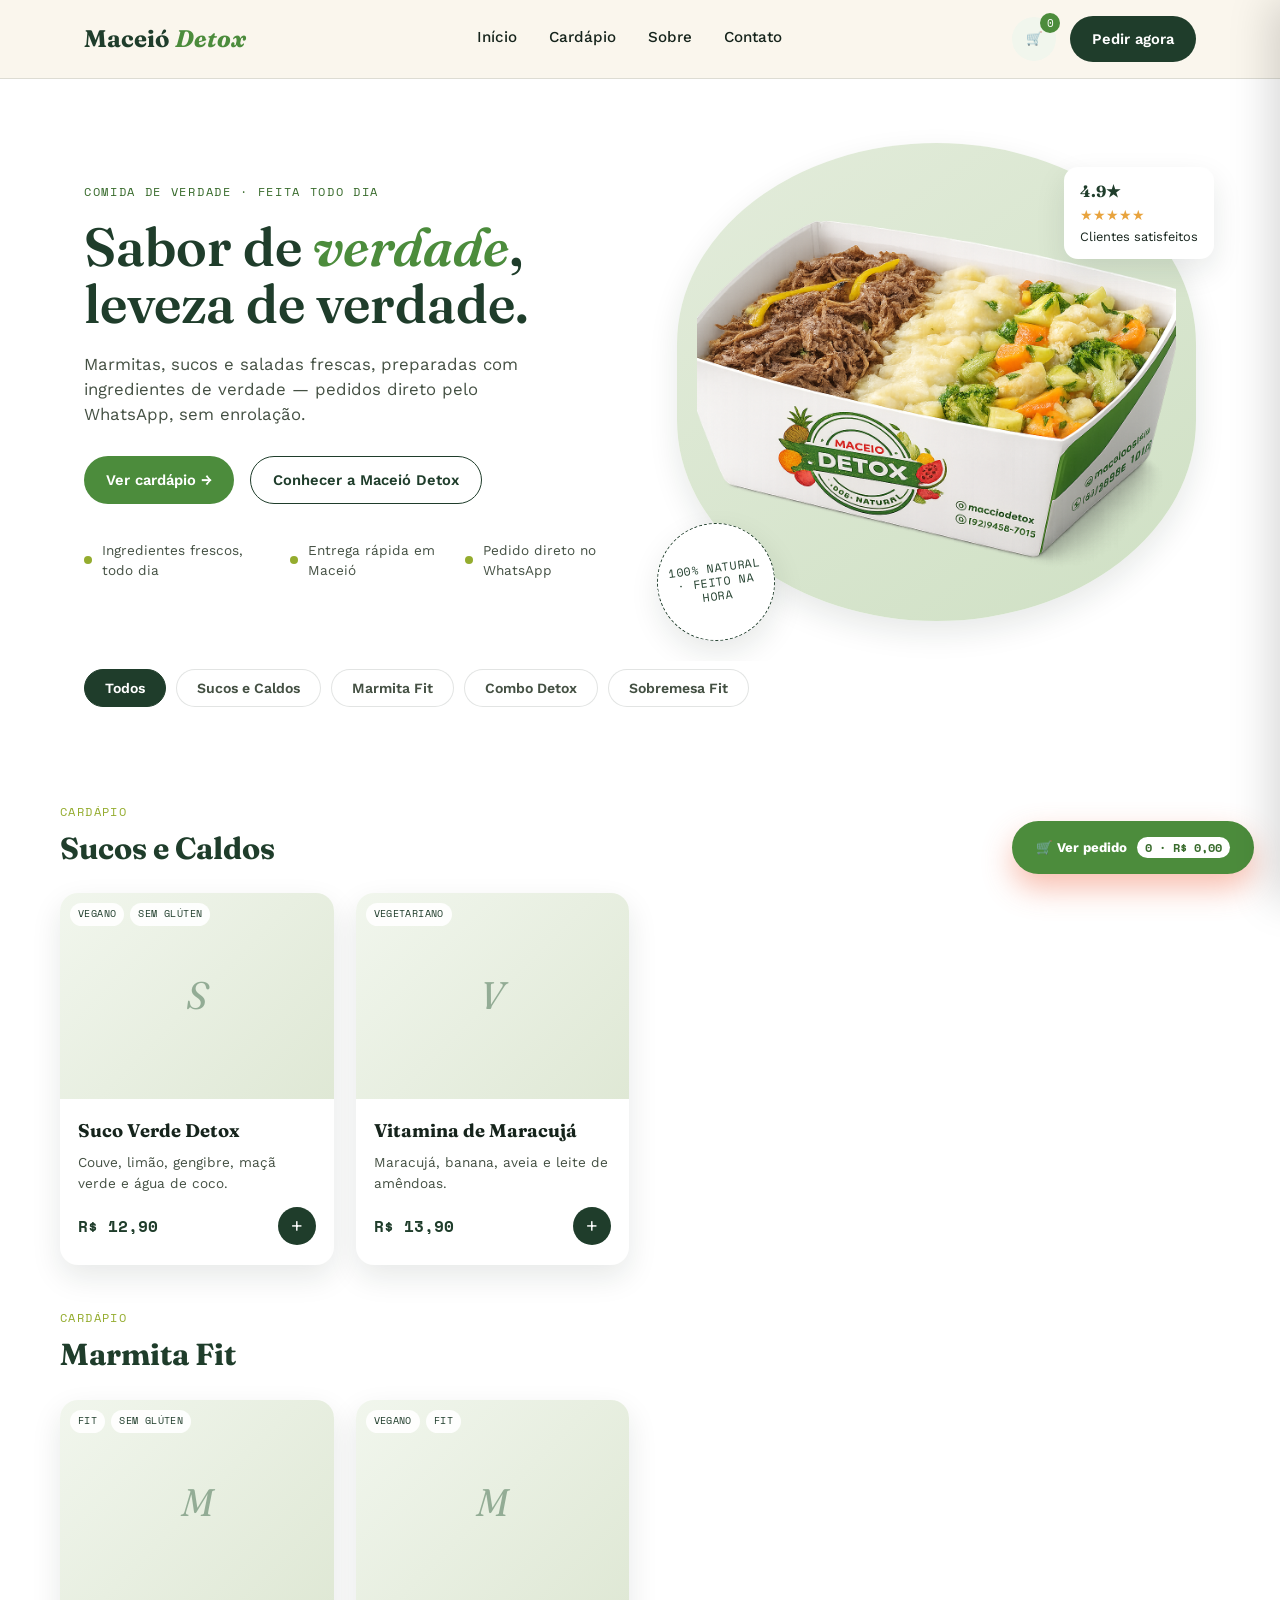
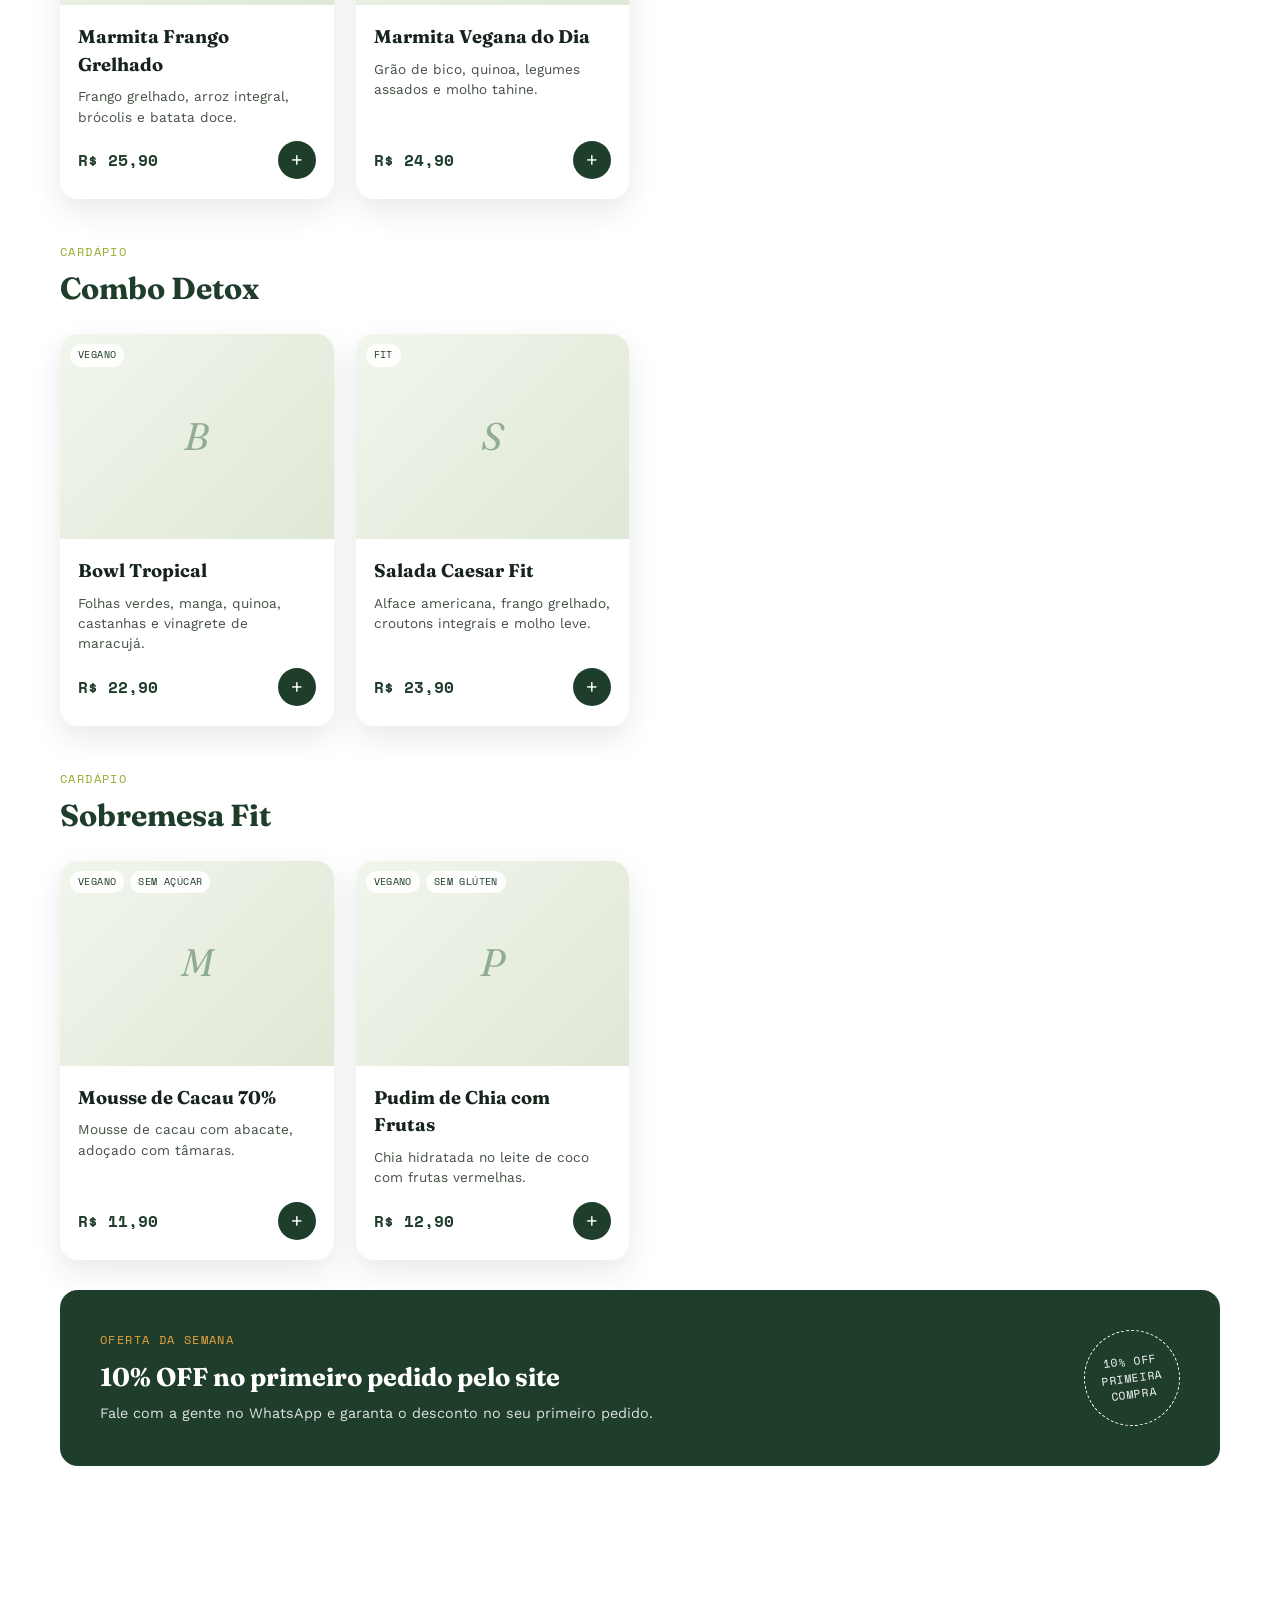
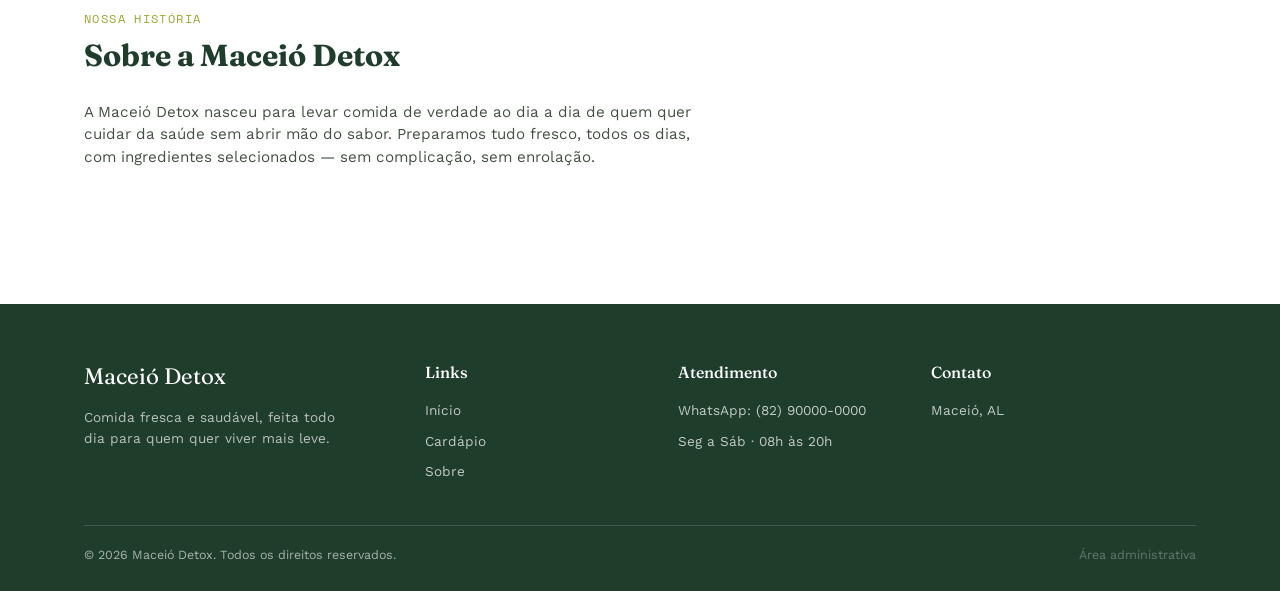
==== index.html @ 3d5e518a "Add files via upload" ====
<!DOCTYPE html>
<html lang="pt-BR">
<head>
<meta charset="UTF-8">
<meta name="viewport" content="width=device-width, initial-scale=1.0">
<title>Maceió Detox — Sabor de verdade, leveza de verdade</title>
<meta name="description" content="Cardápio digital Maceió Detox: sucos, marmitas fit, saladas e sobremesas. Peça pelo WhatsApp.">
<link rel="preconnect" href="https://fonts.googleapis.com">
<link href="https://fonts.googleapis.com/css2?family=Fraunces:ital,wght@0,500;0,600;0,700;1,500;1,600&family=Work+Sans:wght@400;500;600;700&family=Space+Mono:wght@400;700&display=swap" rel="stylesheet">
<link rel="stylesheet" href="css/style.css">
</head>
<body>

<header class="site-header">
  <div class="container">
    <a href="#top" class="logo">Maceió <span>Detox</span></a>
    <nav class="nav-links">
      <a href="#top">Início</a>
      <a href="#cardapio">Cardápio</a>
      <a href="#sobre">Sobre</a>
      <a href="#contato">Contato</a>
    </nav>
    <div class="header-actions">
      <button class="icon-btn" id="openCartBtn" aria-label="Abrir carrinho">
        🛒
        <span class="cart-count" id="cartCount">0</span>
      </button>
      <a href="#cardapio" class="btn btn-primary">Pedir agora</a>
      <button class="menu-toggle" id="menuToggle" aria-label="Abrir menu">☰</button>
    </div>
  </div>
</header>

<section class="hero" id="top">
  <div class="container">
    <div class="hero-text">
      <span class="hero-eyebrow">Comida de verdade · Feita todo dia</span>
      <h1>Sabor de <em>verdade</em>,<br>leveza de verdade.</h1>
      <p class="lead">Marmitas, sucos e saladas frescas, preparadas com ingredientes de verdade — pedidos direto pelo WhatsApp, sem enrolação.</p>
      <div class="hero-ctas">
        <a href="#cardapio" class="btn btn-accent">Ver cardápio →</a>
        <a href="#sobre" class="btn btn-outline">Conhecer a Maceió Detox</a>
      </div>
      <div class="hero-features">
        <div class="hero-feature"><span class="dot"></span>Ingredientes frescos, todo dia</div>
        <div class="hero-feature"><span class="dot"></span>Entrega rápida em Maceió</div>
        <div class="hero-feature"><span class="dot"></span>Pedido direto no WhatsApp</div>
      </div>
    </div>
    <div class="hero-visual">
      <div class="plate"><img src="images/foto-destaque-hero.png" alt="Marmita Maceió Detox"></div>
      <div class="stamp">100% natural · feito na hora</div>
      <div class="rating-card">
        <strong>4.9★</strong>
        <span class="stars">★★★★★</span>
        <span>Clientes satisfeitos</span>
      </div>
    </div>
  </div>
</section>

<nav class="category-nav" id="categoryNav">
  <div class="container" id="categoryPills"></div>
</nav>

<main class="menu-section container" id="cardapio">
  <div id="menuContent"></div>

  <div class="promo-banner">
    <div>
      <span class="eyebrow">Oferta da semana</span>
      <h3>10% OFF no primeiro pedido pelo site</h3>
      <p>Fale com a gente no WhatsApp e garanta o desconto no seu primeiro pedido.</p>
    </div>
    <div class="stamp promo-stamp">10% OFF primeira compra</div>
  </div>
</main>

<section id="sobre" class="container" style="padding-bottom:60px;">
  <div class="section-head">
    <div><span class="eyebrow">Nossa história</span><h2>Sobre a Maceió Detox</h2></div>
  </div>
  <p style="max-width:640px;color:var(--ink-soft);font-size:0.95rem;">
    A Maceió Detox nasceu para levar comida de verdade ao dia a dia de quem quer cuidar da saúde sem abrir mão do sabor.
    Preparamos tudo fresco, todos os dias, com ingredientes selecionados — sem complicação, sem enrolação.
  </p>
</section>

<footer class="site-footer" id="contato">
  <div class="container">
    <div class="footer-grid">
      <div>
        <div class="footer-logo">Maceió Detox</div>
        <p style="font-size:0.85rem;opacity:0.8;max-width:260px;">Comida fresca e saudável, feita todo dia para quem quer viver mais leve.</p>
      </div>
      <div>
        <h4>Links</h4>
        <ul>
          <li><a href="#top">Início</a></li>
          <li><a href="#cardapio">Cardápio</a></li>
          <li><a href="#sobre">Sobre</a></li>
        </ul>
      </div>
      <div>
        <h4>Atendimento</h4>
        <ul>
          <li id="footerWhatsapp">WhatsApp</li>
          <li id="footerHorario">Horário de funcionamento</li>
        </ul>
      </div>
      <div>
        <h4>Contato</h4>
        <ul>
          <li id="footerEndereco">Maceió, AL</li>
        </ul>
      </div>
    </div>
    <div class="footer-bottom">
      <span>© 2026 Maceió Detox. Todos os direitos reservados.</span>
      <a href="admin.html" class="admin-link">Área administrativa</a>
    </div>
  </div>
</footer>

<button class="floating-cart" id="floatingCartBtn">
  🛒 Ver pedido <span class="badge" id="floatingCartCount">0 · R$ 0,00</span>
</button>

<div class="overlay" id="overlay"></div>
<aside class="cart-drawer" id="cartDrawer">
  <div class="cart-header">
    <h3>Seu pedido</h3>
    <button class="close-btn" id="closeCartBtn">✕</button>
  </div>
  <div class="cart-items" id="cartItems"></div>
  <div class="cart-footer">
    <div class="cart-subtotal">
      <span>Total</span>
      <span id="cartTotal">R$ 0,00</span>
    </div>
    <form class="checkout-form" id="checkoutForm">
      <label>Nome completo
        <input type="text" id="custName" required placeholder="Seu nome">
      </label>
      <label>Endereço de entrega
        <textarea id="custAddress" rows="2" required placeholder="Rua, número, bairro"></textarea>
      </label>
      <label>Forma de pagamento
        <select id="custPayment" required>
          <option value="" disabled selected>Selecione</option>
          <option value="Pix">Pix</option>
          <option value="Dinheiro">Dinheiro</option>
          <option value="Cartão na entrega">Cartão na entrega</option>
        </select>
      </label>
      <div class="form-error" id="formError"></div>
    </form>
    <button class="btn whatsapp-btn" id="sendOrderBtn">Enviar pedido no WhatsApp</button>
  </div>
</aside>

<script src="data/menu.js"></script>
<script src="js/script.js"></script>
</body>
</html>
---- css/style.css ----
/* ===================================================================
   MACEIÓ DETOX — style.css
   Paleta: verde-folha profundo, areia clara, coral papaia, mostarda manga
   Tipografia: Fraunces (display) + Work Sans (corpo) + Space Mono (preços/tags)
=================================================================== */

:root {
  --bg: #FFFFFF;
  --bg-alt: #F1F6ED;
  --ink: #16241C;
  --ink-soft: #445043;
  --primary: #1F3D2B;
  --primary-light: #3F6B4A;
  --accent: #4C8C3C;
  --accent-dark: #386B2C;
  --mango: #E8A33D;
  --lime: #94AC2E;
  --white: #FFFFFF;
  --line: rgba(22, 36, 28, 0.12);
  --shadow: 0 12px 30px rgba(22, 36, 28, 0.10);
  --radius: 18px;
  --font-display: "Fraunces", Georgia, serif;
  --font-body: "Work Sans", Arial, sans-serif;
  --font-mono: "Space Mono", monospace;
}

* { box-sizing: border-box; }
html { scroll-behavior: smooth; }
body {
  margin: 0;
  background: var(--bg);
  color: var(--ink);
  font-family: var(--font-body);
  line-height: 1.5;
  -webkit-font-smoothing: antialiased;
}
img { max-width: 100%; display: block; }
a { color: inherit; text-decoration: none; }
button { font-family: inherit; cursor: pointer; }
ul { list-style: none; margin: 0; padding: 0; }
.container {
  width: 100%;
  max-width: 1160px;
  margin: 0 auto;
  padding: 0 24px;
}

/* ---------- stamp / signature element ---------- */
.stamp {
  display: inline-flex;
  align-items: center;
  justify-content: center;
  text-align: center;
  border: 1.5px dashed currentColor;
  border-radius: 50%;
  font-family: var(--font-mono);
  text-transform: uppercase;
  letter-spacing: 0.06em;
  transform: rotate(-7deg);
}

/* ---------- header ---------- */
.site-header {
  position: sticky;
  top: 0;
  z-index: 40;
  background: rgba(250, 246, 236, 0.92);
  backdrop-filter: blur(8px);
  border-bottom: 1px solid var(--line);
}
.site-header .container {
  display: flex;
  align-items: center;
  justify-content: space-between;
  height: 78px;
}
.logo {
  font-family: var(--font-display);
  font-weight: 700;
  font-size: 1.5rem;
  color: var(--primary);
  display: flex;
  align-items: baseline;
  gap: 6px;
}
.logo span { color: var(--accent); font-style: italic; }
.nav-links {
  display: flex;
  gap: 32px;
  font-size: 0.95rem;
  font-weight: 500;
}
.nav-links a {
  position: relative;
  padding-bottom: 4px;
}
.nav-links a::after {
  content: "";
  position: absolute;
  left: 0; bottom: 0;
  width: 0; height: 2px;
  background: var(--accent);
  transition: width 0.25s ease;
}
.nav-links a:hover::after { width: 100%; }
.header-actions { display: flex; align-items: center; gap: 14px; }
.btn {
  display: inline-flex;
  align-items: center;
  gap: 8px;
  padding: 12px 22px;
  border-radius: 999px;
  font-weight: 600;
  font-size: 0.92rem;
  border: none;
  transition: transform 0.2s ease, box-shadow 0.2s ease;
}
.btn:hover { transform: translateY(-2px); }
.btn-primary { background: var(--primary); color: var(--white); }
.btn-primary:hover { box-shadow: 0 10px 22px rgba(31, 61, 43, 0.35); }
.btn-accent { background: var(--accent); color: var(--white); }
.btn-accent:hover { box-shadow: 0 10px 22px rgba(239, 111, 78, 0.4); }
.btn-outline { background: transparent; border: 1.5px solid var(--primary); color: var(--primary); }
.icon-btn {
  position: relative;
  width: 44px; height: 44px;
  display: grid; place-items: center;
  border-radius: 50%;
  background: var(--bg-alt);
  border: none;
}
.cart-count {
  position: absolute;
  top: -4px; right: -4px;
  background: var(--accent);
  color: var(--white);
  font-family: var(--font-mono);
  font-size: 0.68rem;
  width: 20px; height: 20px;
  border-radius: 50%;
  display: grid; place-items: center;
}
.menu-toggle { display: none; }

/* ---------- hero ---------- */
.hero {
  padding: 64px 0 40px;
}
.hero .container {
  display: grid;
  grid-template-columns: 1.05fr 1fr;
  gap: 48px;
  align-items: center;
}
.hero-eyebrow {
  font-family: var(--font-mono);
  text-transform: uppercase;
  letter-spacing: 0.14em;
  font-size: 0.75rem;
  color: var(--accent-dark);
  margin-bottom: 18px;
  display: block;
}
.hero h1 {
  font-family: var(--font-display);
  font-weight: 600;
  font-size: clamp(2.6rem, 4.2vw, 3.6rem);
  line-height: 1.05;
  margin: 0 0 20px;
  color: var(--primary);
}
.hero h1 em {
  font-style: italic;
  color: var(--accent);
}
.hero p.lead {
  font-size: 1.05rem;
  color: var(--ink-soft);
  max-width: 460px;
  margin-bottom: 28px;
}
.hero-ctas { display: flex; gap: 16px; margin-bottom: 36px; flex-wrap: wrap; }
.hero-features {
  display: grid;
  grid-template-columns: repeat(3, auto);
  gap: 28px;
}
.hero-feature { display: flex; align-items: center; gap: 10px; font-size: 0.85rem; color: var(--ink-soft); }
.hero-feature .dot {
  width: 8px; height: 8px; border-radius: 50%;
  background: var(--lime); flex-shrink: 0;
}
.hero-visual { position: relative; }
.hero-visual .plate {
  border-radius: 50% / 42%;
  overflow: hidden;
  box-shadow: var(--shadow);
  aspect-ratio: 1 / 0.92;
  background: linear-gradient(145deg, #e3ecdb, #cfe0c4);
  display: grid; place-items: center;
  color: var(--primary-light);
  font-family: var(--font-display);
  font-style: italic;
  font-size: 1.2rem;
  text-align: center;
  padding: 20px;
}
.hero-visual .plate img {
  width: 100%;
  height: 100%;
  object-fit: cover;
}
.hero-visual .stamp {
  position: absolute;
  width: 118px; height: 118px;
  bottom: -20px; left: -20px;
  background: var(--bg);
  color: var(--primary);
  font-size: 0.72rem;
  padding: 10px;
  box-shadow: var(--shadow);
  line-height: 1.2;
}
.hero-visual .rating-card {
  position: absolute;
  top: 24px; right: -18px;
  background: var(--white);
  border-radius: 14px;
  box-shadow: var(--shadow);
  padding: 12px 16px;
  font-size: 0.8rem;
  display: flex;
  flex-direction: column;
  gap: 2px;
}
.rating-card strong { font-family: var(--font-display); font-size: 1rem; color: var(--primary); }
.stars { color: var(--mango); font-size: 0.85rem; }

/* ---------- category pills ---------- */
.category-nav {
  padding: 8px 0 28px;
  position: sticky;
  top: 78px;
  z-index: 30;
  background: var(--bg);
}
.category-nav .container {
  display: flex;
  gap: 10px;
  overflow-x: auto;
  padding-bottom: 4px;
}
.pill {
  flex-shrink: 0;
  padding: 10px 20px;
  border-radius: 999px;
  border: 1.5px solid var(--line);
  background: var(--white);
  font-size: 0.88rem;
  font-weight: 600;
  color: var(--ink-soft);
  transition: all 0.2s ease;
}
.pill.active,
.pill:hover {
  background: var(--primary);
  border-color: var(--primary);
  color: var(--white);
}

/* ---------- menu section ---------- */
.menu-section { padding: 20px 0 70px; }
.section-head {
  display: flex;
  align-items: flex-end;
  justify-content: space-between;
  margin: 44px 0 22px;
}
.section-head .eyebrow {
  font-family: var(--font-mono);
  font-size: 0.72rem;
  text-transform: uppercase;
  letter-spacing: 0.12em;
  color: var(--lime);
  display: block;
  margin-bottom: 6px;
}
.section-head h2 {
  font-family: var(--font-display);
  font-size: 1.9rem;
  margin: 0;
  color: var(--primary);
}
.dish-grid {
  display: grid;
  grid-template-columns: repeat(auto-fill, minmax(250px, 1fr));
  gap: 22px;
}
.dish-card {
  background: var(--white);
  border-radius: var(--radius);
  overflow: hidden;
  box-shadow: var(--shadow);
  display: flex;
  flex-direction: column;
  transition: transform 0.25s ease;
}
.dish-card:hover { transform: translateY(-4px); }
.dish-photo {
  aspect-ratio: 4 / 3;
  background: linear-gradient(135deg, var(--bg-alt), #dfe8d5);
  display: grid;
  place-items: center;
  position: relative;
  overflow: hidden;
}
.dish-photo img { width: 100%; height: 100%; object-fit: cover; }
.dish-photo .placeholder-initial {
  font-family: var(--font-display);
  font-style: italic;
  font-size: 2.4rem;
  color: var(--primary-light);
  opacity: 0.5;
}
.dish-tags {
  position: absolute;
  top: 10px; left: 10px;
  display: flex;
  gap: 6px;
  flex-wrap: wrap;
}
.dish-tag {
  background: rgba(255,255,255,0.92);
  color: var(--primary);
  font-family: var(--font-mono);
  font-size: 0.62rem;
  text-transform: uppercase;
  letter-spacing: 0.04em;
  padding: 4px 8px;
  border-radius: 999px;
}
.dish-body { padding: 18px 18px 20px; display: flex; flex-direction: column; gap: 8px; flex: 1; }
.dish-body h3 {
  font-family: var(--font-display);
  font-size: 1.15rem;
  margin: 0;
  color: var(--ink);
}
.dish-body p {
  font-size: 0.85rem;
  color: var(--ink-soft);
  margin: 0;
  flex: 1;
}
.dish-footer {
  display: flex;
  align-items: center;
  justify-content: space-between;
  margin-top: 6px;
}
.dish-price {
  font-family: var(--font-mono);
  font-weight: 700;
  color: var(--primary);
  font-size: 1rem;
}
.add-btn {
  width: 38px; height: 38px;
  border-radius: 50%;
  background: var(--primary);
  color: var(--white);
  border: none;
  font-size: 1.2rem;
  display: grid;
  place-items: center;
  transition: background 0.2s ease, transform 0.2s ease;
}
.add-btn:hover { background: var(--accent); transform: scale(1.08); }

/* ---------- promo banner ---------- */
.promo-banner {
  background: var(--primary);
  color: var(--white);
  border-radius: var(--radius);
  padding: 40px;
  display: flex;
  align-items: center;
  justify-content: space-between;
  gap: 24px;
  margin: 30px 0;
  flex-wrap: wrap;
}
.promo-banner .eyebrow {
  font-family: var(--font-mono);
  color: var(--mango);
  font-size: 0.72rem;
  text-transform: uppercase;
  letter-spacing: 0.12em;
  display: block;
  margin-bottom: 10px;
}
.promo-banner h3 {
  font-family: var(--font-display);
  font-size: 1.6rem;
  margin: 0 0 6px;
}
.promo-banner p { margin: 0; opacity: 0.85; font-size: 0.9rem; }
.promo-stamp {
  width: 96px; height: 96px;
  color: var(--white);
  font-size: 0.7rem;
  flex-shrink: 0;
}

/* ---------- footer ---------- */
.site-footer {
  background: var(--primary);
  color: rgba(255,255,255,0.85);
  padding: 56px 0 26px;
  margin-top: 60px;
}
.footer-grid {
  display: grid;
  grid-template-columns: 1.4fr 1fr 1fr 1.2fr;
  gap: 32px;
  padding-bottom: 34px;
  border-bottom: 1px solid rgba(255,255,255,0.15);
}
.footer-grid h4 {
  font-family: var(--font-display);
  font-weight: 500;
  color: var(--white);
  margin: 0 0 16px;
  font-size: 1rem;
}
.footer-grid li { font-size: 0.85rem; margin-bottom: 10px; opacity: 0.85; }
.footer-logo {
  font-family: var(--font-display);
  font-size: 1.4rem;
  color: var(--white);
  margin-bottom: 12px;
}
.footer-bottom {
  padding-top: 20px;
  display: flex;
  justify-content: space-between;
  font-size: 0.78rem;
  opacity: 0.7;
  flex-wrap: wrap;
  gap: 8px;
}
.admin-link { opacity: 0.5; }
.admin-link:hover { opacity: 1; }

/* ---------- floating cart button ---------- */
.floating-cart {
  position: fixed;
  bottom: 26px; right: 26px;
  z-index: 60;
  background: var(--accent);
  color: var(--white);
  border: none;
  border-radius: 999px;
  padding: 16px 24px;
  display: flex;
  align-items: center;
  gap: 10px;
  font-weight: 700;
  box-shadow: 0 14px 30px rgba(239, 111, 78, 0.45);
  transition: transform 0.2s ease;
}
.floating-cart:hover { transform: translateY(-3px); }
.floating-cart .badge {
  background: var(--white);
  color: var(--accent-dark);
  font-family: var(--font-mono);
  font-size: 0.75rem;
  padding: 2px 8px;
  border-radius: 999px;
}

/* ---------- cart drawer ---------- */
.overlay {
  position: fixed; inset: 0;
  background: rgba(22, 36, 28, 0.45);
  z-index: 70;
  opacity: 0;
  pointer-events: none;
  transition: opacity 0.25s ease;
}
.overlay.open { opacity: 1; pointer-events: auto; }
.cart-drawer {
  position: fixed;
  top: 0; right: 0;
  height: 100%;
  width: min(420px, 100%);
  background: var(--bg);
  z-index: 80;
  transform: translateX(100%);
  transition: transform 0.3s ease;
  display: flex;
  flex-direction: column;
  box-shadow: -10px 0 40px rgba(0,0,0,0.15);
}
.cart-drawer.open { transform: translateX(0); }
.cart-header {
  padding: 24px;
  display: flex;
  align-items: center;
  justify-content: space-between;
  border-bottom: 1px solid var(--line);
}
.cart-header h3 { font-family: var(--font-display); margin: 0; color: var(--primary); font-size: 1.3rem; }
.close-btn {
  background: none; border: none; font-size: 1.4rem; color: var(--ink-soft);
  width: 36px; height: 36px; border-radius: 50%;
}
.close-btn:hover { background: var(--bg-alt); }
.cart-items { flex: 1; overflow-y: auto; padding: 12px 24px; }
.cart-empty { text-align: center; color: var(--ink-soft); padding: 60px 20px; font-size: 0.9rem; }
.cart-item {
  display: flex;
  gap: 12px;
  padding: 14px 0;
  border-bottom: 1px solid var(--line);
}
.cart-item .thumb {
  width: 56px; height: 56px; border-radius: 12px;
  background: var(--bg-alt);
  display: grid; place-items: center;
  overflow: hidden;
  flex-shrink: 0;
  font-family: var(--font-display);
  font-style: italic;
  color: var(--primary-light);
}
.cart-item .thumb img { width: 100%; height: 100%; object-fit: cover; }
.cart-item-info { flex: 1; }
.cart-item-info h4 { margin: 0 0 4px; font-size: 0.92rem; }
.cart-item-info .price { font-family: var(--font-mono); font-size: 0.82rem; color: var(--primary); }
.qty-control {
  display: flex; align-items: center; gap: 10px; margin-top: 8px;
}
.qty-control button {
  width: 26px; height: 26px; border-radius: 50%;
  border: 1px solid var(--line); background: var(--white);
  font-size: 0.9rem;
}
.qty-control span { font-family: var(--font-mono); font-size: 0.85rem; min-width: 16px; text-align: center; }
.remove-item {
  background: none; border: none; color: var(--accent-dark);
  font-size: 0.75rem; text-decoration: underline; margin-top: 6px;
}
.cart-footer {
  padding: 20px 24px 26px;
  border-top: 1px solid var(--line);
}
.cart-subtotal {
  display: flex; justify-content: space-between;
  font-family: var(--font-mono);
  font-size: 1.05rem;
  font-weight: 700;
  color: var(--primary);
  margin-bottom: 16px;
}
.checkout-form { display: flex; flex-direction: column; gap: 12px; margin-bottom: 14px; }
.checkout-form label {
  font-size: 0.78rem;
  font-weight: 600;
  color: var(--ink-soft);
  display: flex;
  flex-direction: column;
  gap: 6px;
}
.checkout-form input,
.checkout-form select,
.checkout-form textarea {
  border: 1.5px solid var(--line);
  border-radius: 10px;
  padding: 11px 12px;
  font-family: inherit;
  font-size: 0.9rem;
  background: var(--white);
  color: var(--ink);
}
.checkout-form input:focus,
.checkout-form select:focus,
.checkout-form textarea:focus {
  outline: 2px solid var(--primary-light);
  outline-offset: 1px;
}
.form-error {
  font-size: 0.75rem;
  color: var(--accent-dark);
  min-height: 16px;
}
.whatsapp-btn {
  width: 100%;
  justify-content: center;
  background: #25D366;
  color: var(--white);
  font-size: 0.98rem;
  padding: 14px;
}
.whatsapp-btn:hover { box-shadow: 0 10px 24px rgba(37, 211, 102, 0.4); }

/* ---------- responsive ---------- */
@media (max-width: 900px) {
  .hero .container { grid-template-columns: 1fr; }
  .hero-visual { order: -1; max-width: 420px; margin: 0 auto; }
  .footer-grid { grid-template-columns: 1fr 1fr; }
}
@media (max-width: 720px) {
  .nav-links { display: none; }
  .menu-toggle {
    display: grid; place-items: center;
    width: 40px; height: 40px;
    background: var(--bg-alt); border: none; border-radius: 10px;
    font-size: 1.2rem;
  }
  .hero { padding: 40px 0 24px; }
  .hero-features { grid-template-columns: 1fr; gap: 12px; }
  .promo-banner { padding: 28px; }
  .footer-grid { grid-template-columns: 1fr; }
  .cart-drawer { width: 100%; }
}
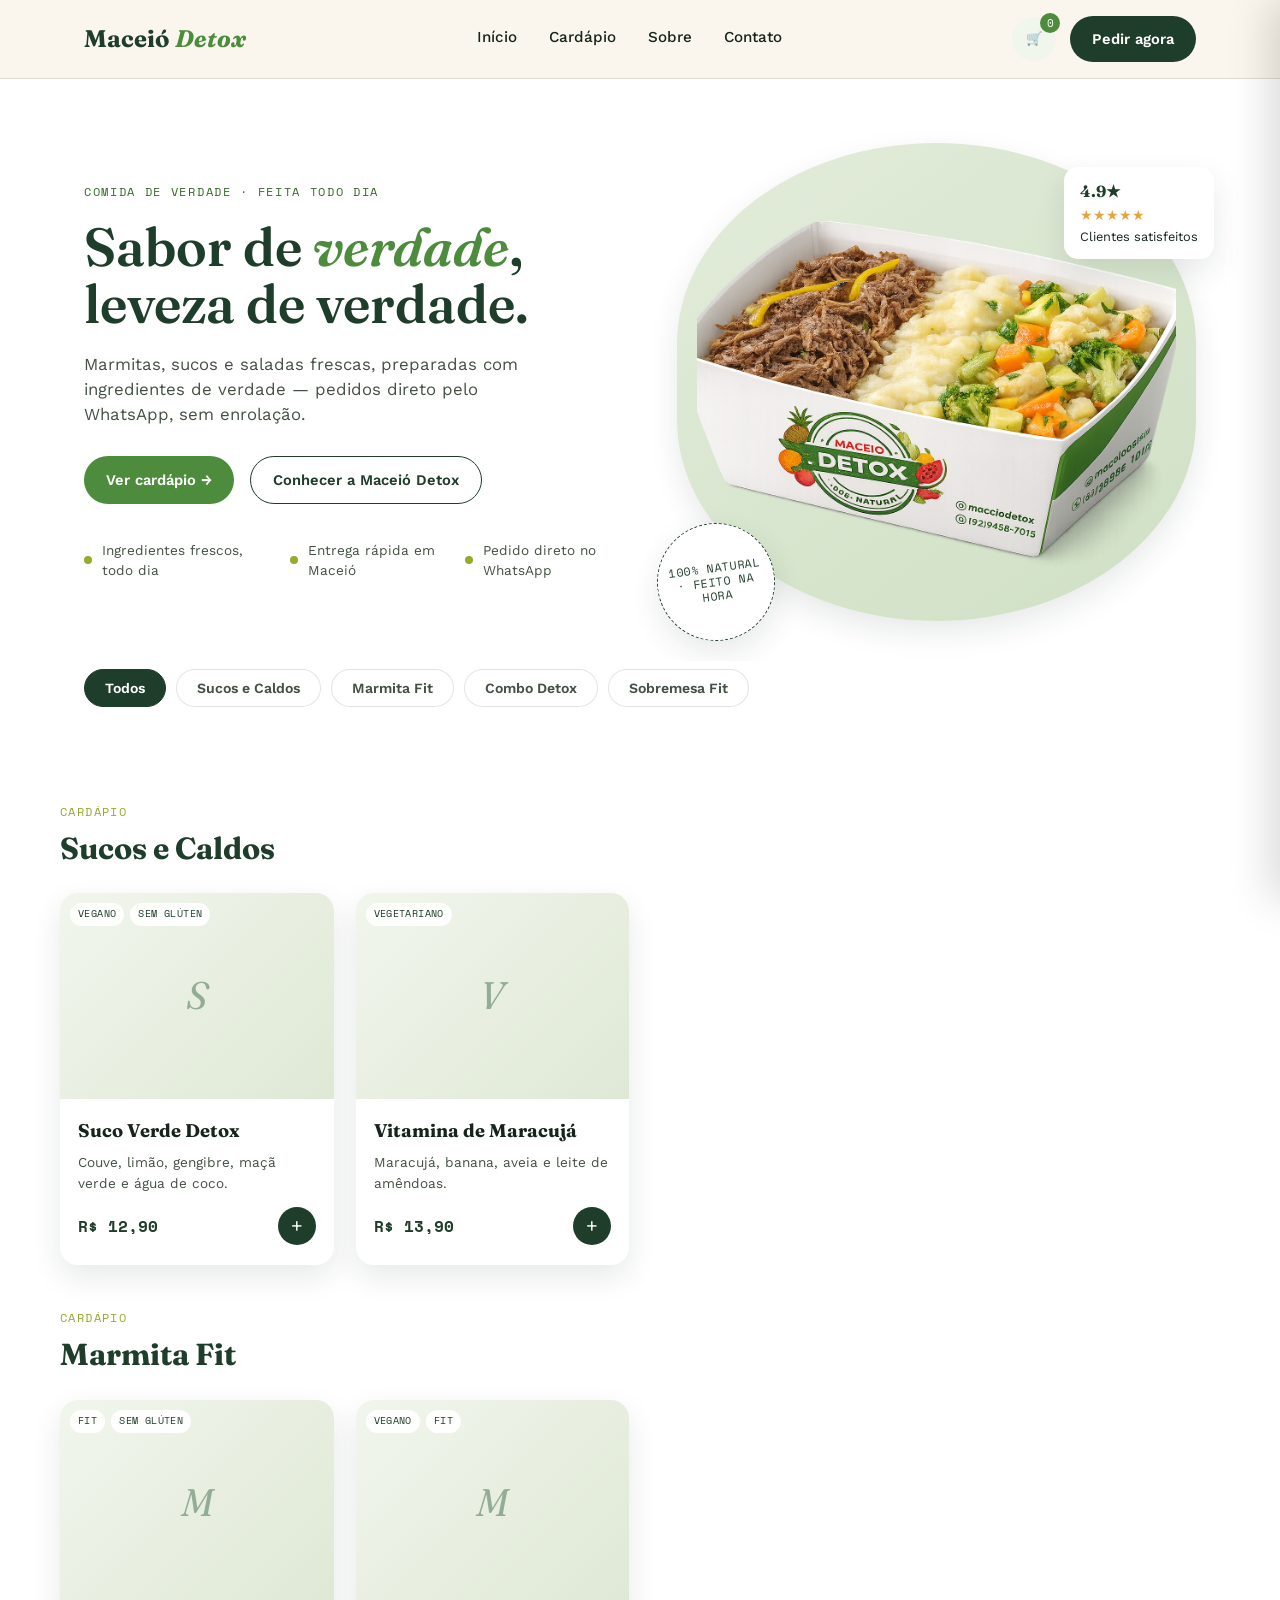
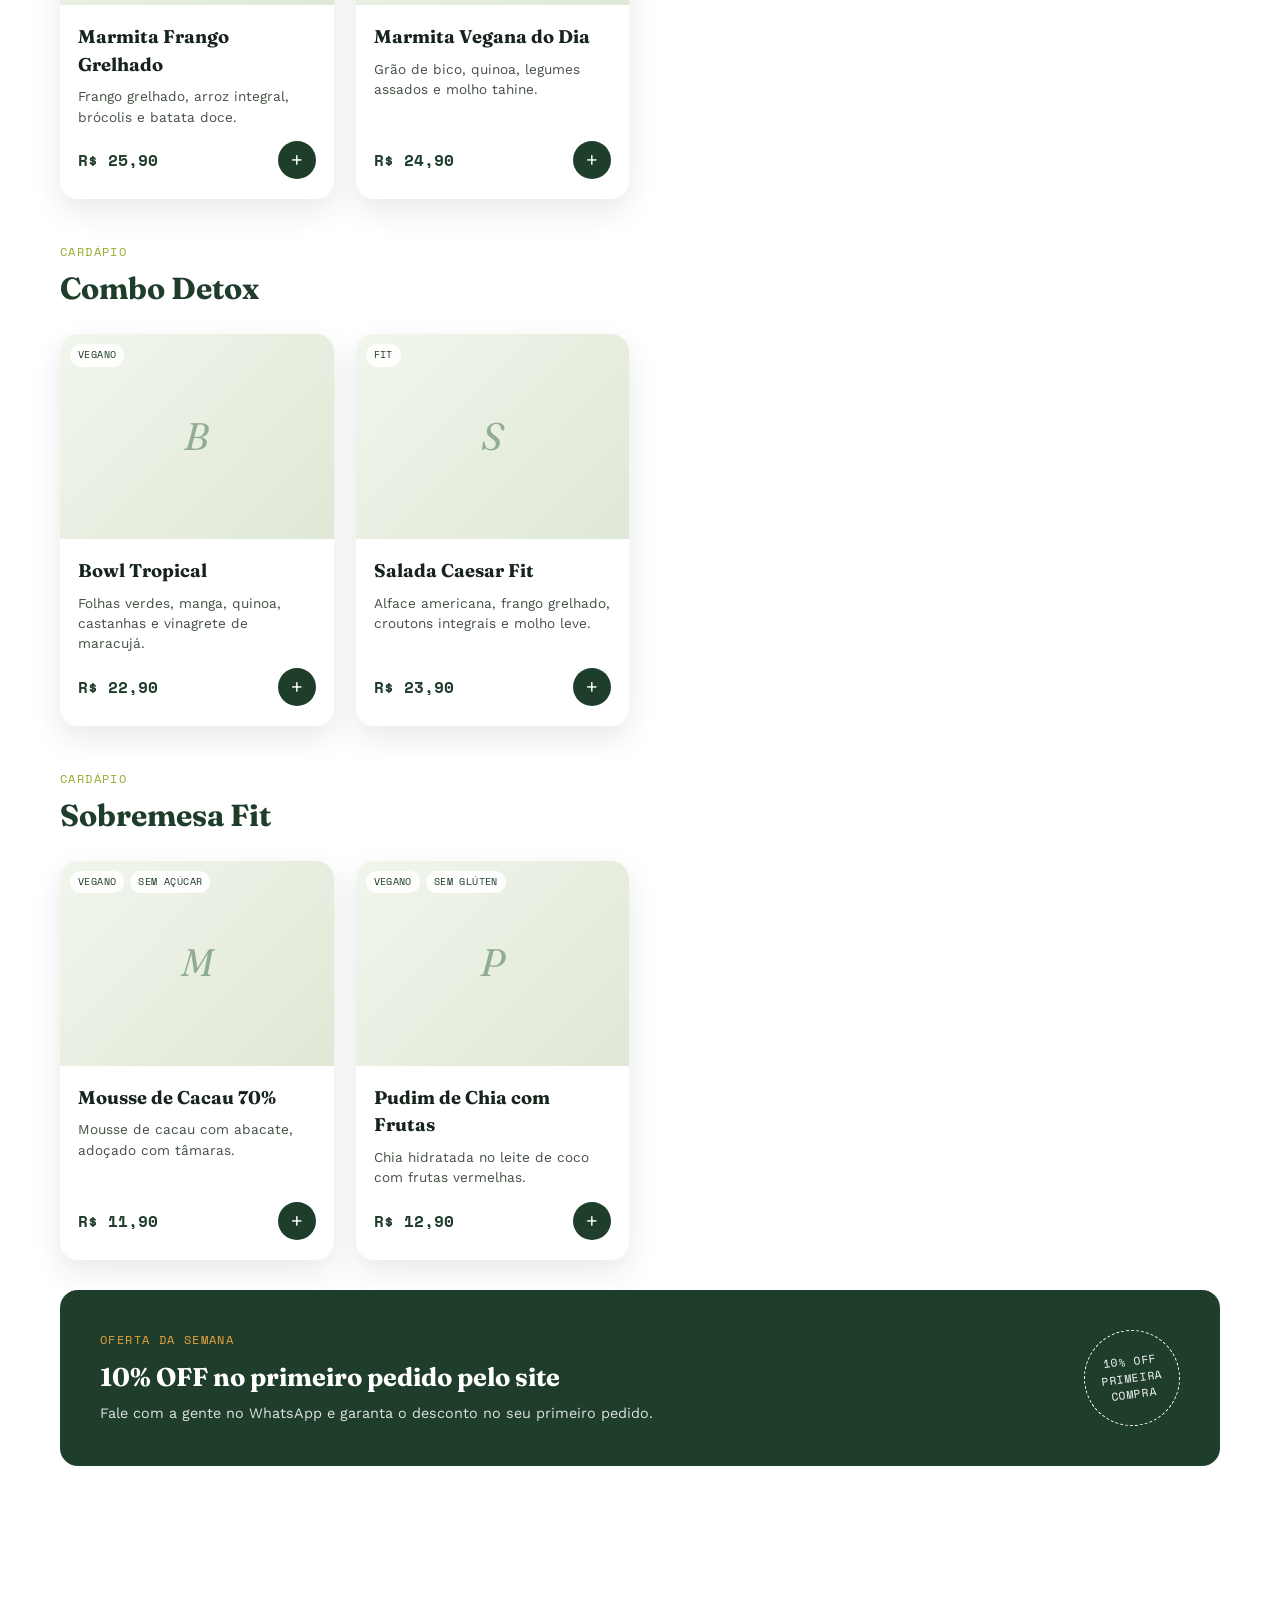
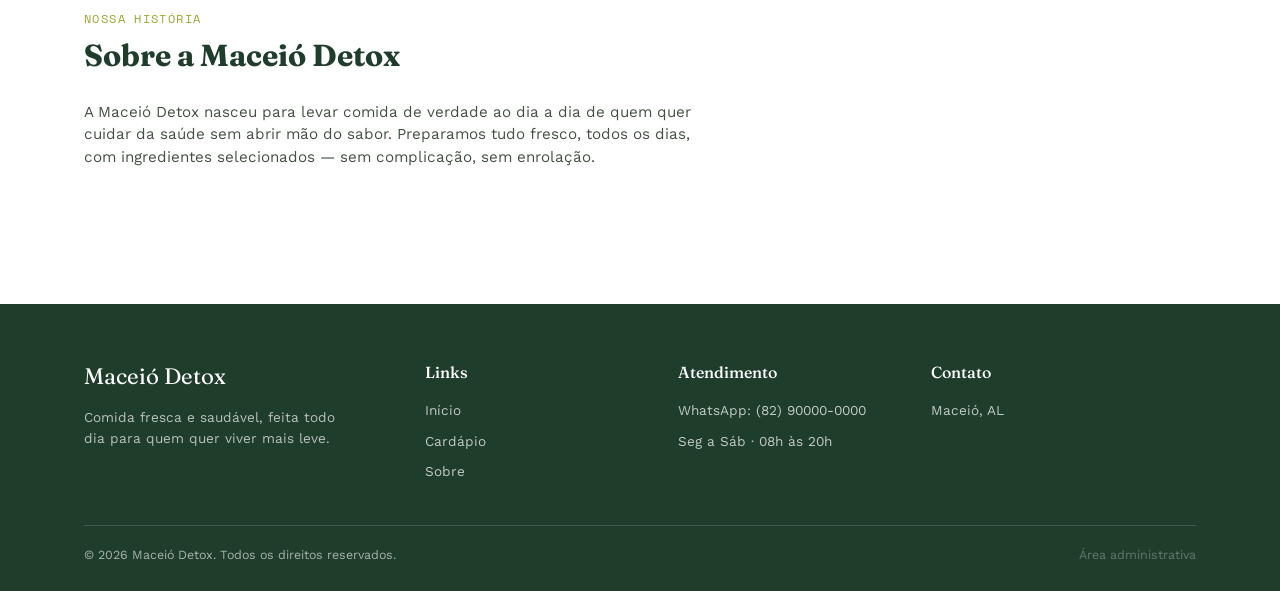
==== commit c23e4174: "Add files via upload" ====
--- a/index.html
+++ b/index.html
@@ -138,6 +138,7 @@
       <span>Total</span>
       <span id="cartTotal">R$ 0,00</span>
     </div>
+    <div class="min-order-note" id="minOrderNote"></div>
     <form class="checkout-form" id="checkoutForm">
       <label>Nome completo
         <input type="text" id="custName" required placeholder="Seu nome">
--- a/css/style.css
+++ b/css/style.css
@@ -72,7 +72,8 @@
   display: flex;
   align-items: center;
   justify-content: space-between;
-  height: 78px;
+  min-height: 78px;
+  gap: 12px;
 }
 .logo {
   font-family: var(--font-display);
@@ -466,8 +467,16 @@
   align-items: center;
   gap: 10px;
   font-weight: 700;
-  box-shadow: 0 14px 30px rgba(239, 111, 78, 0.45);
-  transition: transform 0.2s ease;
+  box-shadow: 0 14px 30px rgba(76, 140, 60, 0.45);
+  transition: transform 0.25s ease, opacity 0.25s ease;
+  opacity: 0;
+  transform: translateY(20px);
+  pointer-events: none;
+}
+.floating-cart.visible {
+  opacity: 1;
+  transform: translateY(0);
+  pointer-events: auto;
 }
 .floating-cart:hover { transform: translateY(-3px); }
 .floating-cart .badge {
@@ -563,6 +572,31 @@
   color: var(--primary);
   margin-bottom: 16px;
 }
+.min-order-note {
+  font-size: 0.78rem;
+  padding: 10px 12px;
+  border-radius: 10px;
+  margin-bottom: 14px;
+  display: none;
+}
+.min-order-note.warning {
+  display: block;
+  background: #FFF6E8;
+  border: 1px solid var(--mango);
+  color: #6B4A0E;
+}
+.min-order-note.ok {
+  display: block;
+  background: #EAF3E4;
+  border: 1px solid var(--accent);
+  color: var(--accent-dark);
+}
+.whatsapp-btn:disabled {
+  opacity: 0.5;
+  cursor: not-allowed;
+  box-shadow: none;
+}
+.whatsapp-btn:disabled:hover { box-shadow: none; }
 .checkout-form { display: flex; flex-direction: column; gap: 12px; margin-bottom: 14px; }
 .checkout-form label {
   font-size: 0.78rem;
@@ -612,15 +646,23 @@
 }
 @media (max-width: 720px) {
   .nav-links { display: none; }
+  .header-actions .btn-primary { display: none; }
   .menu-toggle {
     display: grid; place-items: center;
     width: 40px; height: 40px;
     background: var(--bg-alt); border: none; border-radius: 10px;
     font-size: 1.2rem;
   }
-  .hero { padding: 40px 0 24px; }
+  .site-header .container { min-height: 64px; }
+  .category-nav {
+    position: static;
+    top: auto;
+    padding: 12px 0 20px;
+  }
+  .hero { padding: 32px 0 24px; }
   .hero-features { grid-template-columns: 1fr; gap: 12px; }
   .promo-banner { padding: 28px; }
   .footer-grid { grid-template-columns: 1fr; }
   .cart-drawer { width: 100%; }
-}
+  .floating-cart { bottom: 18px; right: 18px; padding: 13px 18px; font-size: 0.9rem; }
+}
